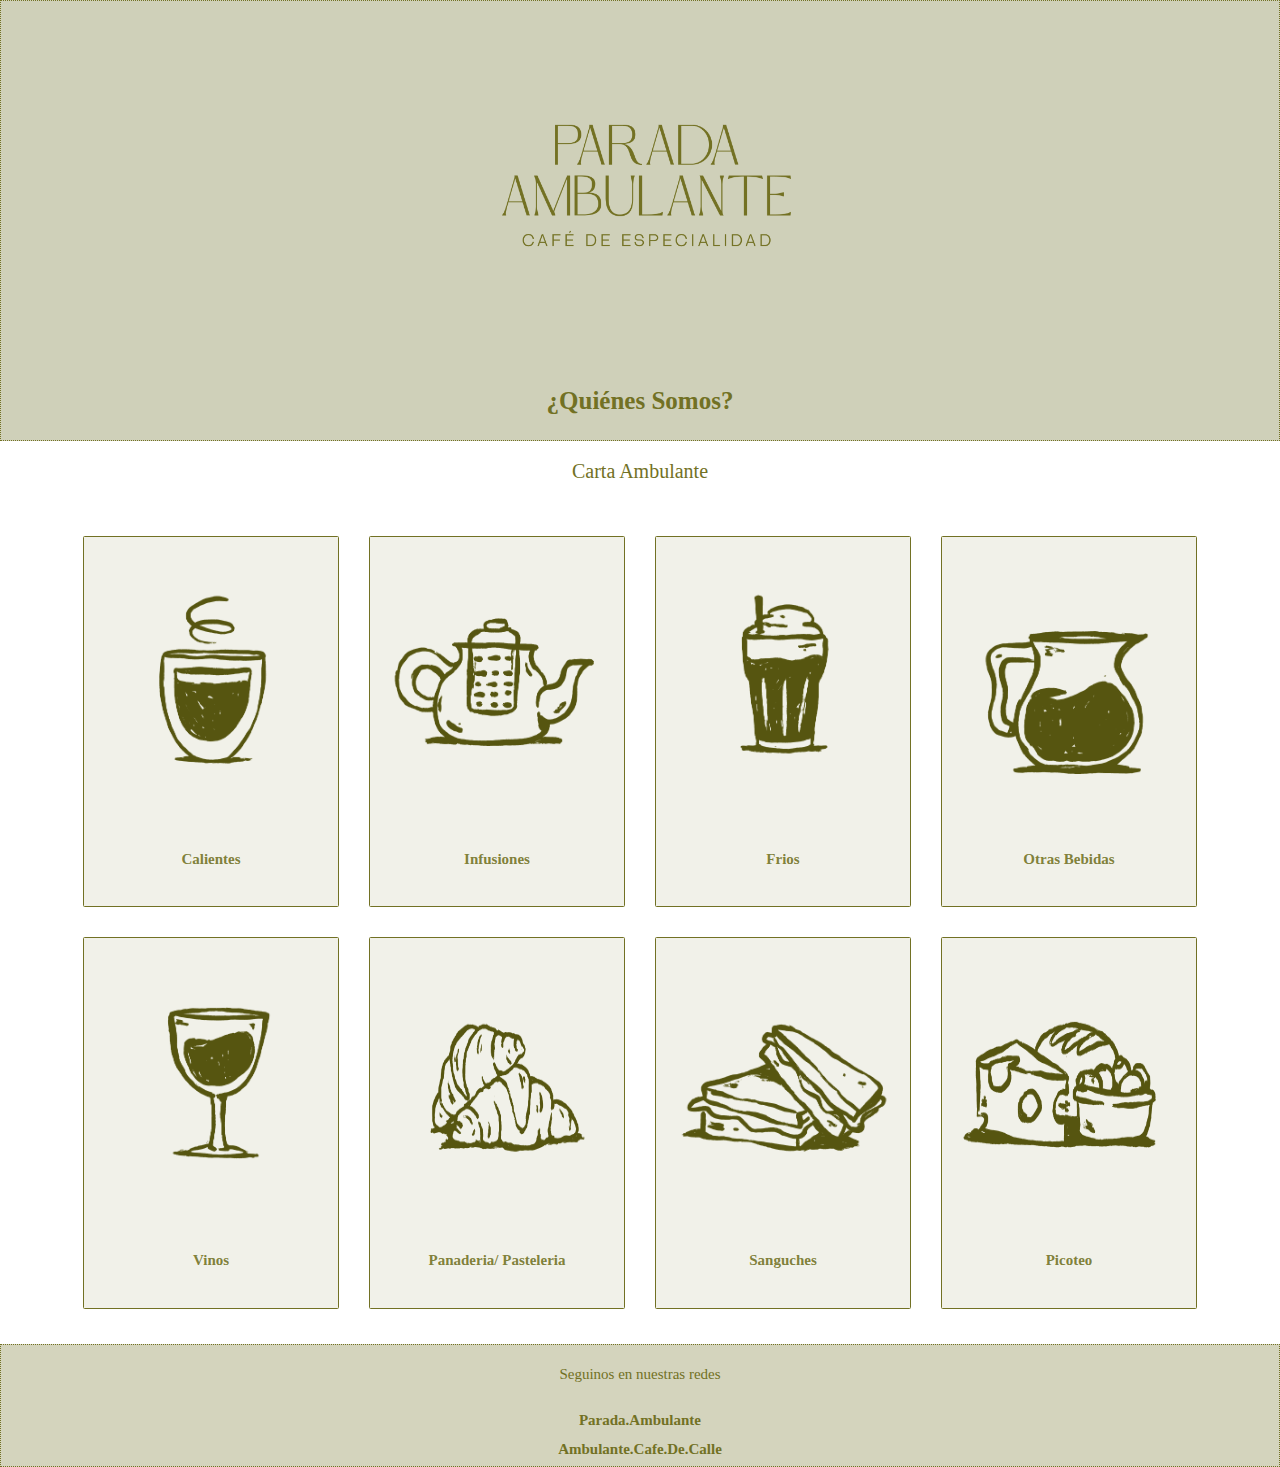
==== index.html @ cf8590df "Add files via upload" ====
<!DOCTYPE html>
<html lang="en">
<head>
    <meta charset="UTF-8">
    <meta http-equiv="X-UA-Compatible" content="IE=edge">
    <meta name="viewport" content="width=device-width, initial-scale=1.0">
    <link rel="stylesheet" href="https://cdn.jsdelivr.net/npm/bootstrap@5.3.0-alpha1/dist/css/bootstrap.min.css">
    <link rel="stylesheet" href="./style.css">
    <title>Ambulante</title>

</head>

        <!-- INCIO BODY -->
<body>
            <!-- inicio navbar -->
    <header>
        <nav class="navbar bg-body-tertiary container-fluid  ">
            <div class="container  navbarStyle">
              <a class="navbar-brand posLogo" href="#">
                <img src="./logo/LOGO VERDE_Mesa de trabajo 1.png" alt="logo Ambulante" class="logoAmbulante">
              </a>
                <a href="./pages/presentacion.html" class="padd20 presentacion-style"> ¿Quiénes Somos? </a>
            </div>
        </nav>
    </header>
            <!--- termina navbar  -->

    <main>
        <div class="container container-all">
            <p class="titulos"> Carta Ambulante</p>
                <!--  CARDS -->
                <div class="div-cards">
                        
                                <div class="card card-style" id="link" >
                                    <a href="./pages/calientes.html">
                                    <img src="./icons/calientes.png" class="card-img-top img-cards" alt="...">
                                    <div class="card-body">
                                    <p class="card-text">  <b> Calientes </b></p>
                                </div>
                                    </a>
                                    
                                </div>
                                <div class="card card-style" id="link">
                                        <a href="./pages/infusiones.html">
                                            <img src="./icons/infusiones.png" class="card-img-top img-cards" alt="...">
                                            <div class="card-body">
                                            <p class="card-text"> <b> Infusiones </b></p>
                                        </div>
                                        </a>
                                    
                                </div>
                                <div class="card card-style" id="link">
                                    <a href="./pages/frios.html">
                                    <img src="./icons/frios.png" class="card-img-top img-cards" alt="...">
                                    <div class="card-body">
                                    <p class="card-text"> <b> Frios </b></p>
                                    </div>
                                    </a>
                                </div>
                                <div class="card card-style" >  
                                    <a href="./pages/otrasbeb.html">
                                    <img src="./icons/otrasbeb.png" class="card-img-top img-cards" alt="...">
                                    <div class="card-body">
                                    <p class="card-text"> <b> Otras Bebidas </b></p>
                                    </div>
                                    </a>
                                </div>
                                <div class="card card-style" >
                                    <a href="./pages/vinos.html">
                                    <img src="./icons/vinos.png" class="card-img-top img-cards" alt="...">
                                    <div class="card-body">
                                    <p class="card-text"> <b> Vinos </b></p>
                                    </div>
                                    </a>
                                </div>
                                <div class="card card-style" >
                                    <a href="./pages/panaderia.html">
                                    <img src="./icons/panaderia.png" class="card-img-top img-cards" alt="...">
                                    <div class="card-body">
                                    <p class="card-text text-card"><b> Panaderia/ Pasteleria </b></p>
                                    </div>
                                    </a>
                                </div>
                                <div class="card card-style" >
                                    <a href="./pages/sanguches.html">
                                    <img src="./icons/sanguche.png" class="card-img-top img-cards" alt="...">
                                    <div class="card-body">
                                    <p class="card-text"> <b> Sanguches </b></p>
                                    </div>
                                    </a>
                                </div>
                                <div class="card card-style" >
                                    <a href="./pages/picoteo.html">
                                    <img src="./icons/picoteo.png" class="card-img-top img-cards" alt="...">
                                    <div class="card-body">
                                    <p class="card-text"> <b> Picoteo</b></p>
                                    </div>
                                    </a>
                                </div>
                         
                </div>
        </div>
        

    </main>
            <!--- inicio footer  -->
    <footer>
        <div class="footer container-fluid ">
            <p class="textoCard textredes redes"> Seguinos en nuestras redes </p>
            <div class="redes">
            <a href="https://instagram.com/parada.ambulante?igshid=YmMyMTA2M2Y="  target="_blank" class="presentacion-style redes">
                Parada.Ambulante
            </a>
            <a href="https://instagram.com/ambulante.cafe.de.calle?igshid=YmMyMTA2M2Y="  target="_blank" class="presentacion-style redes">
                Ambulante.Cafe.De.Calle
            </a>
            </div>
    </div>

    </footer>
            <!--- termina footer  -->
</body>
</html>
---- style.css ----
@import url('./Fonts/Agrandir-Regular.otf');

body{
    margin: 0;
    padding: 0;
   
    color: #727124;
    font-size: 20px;
    font-family: 'agrandir', regular;
}

a{
    text-decoration: none;
}

.navbarStyle{
    display: flex;
    flex-direction: column;
    align-items: center;
    background-color: rgba(114, 113, 36, 0.3);
    border: 1px dotted #727124;
    
}

.navbar{
    top: 0;
    margin: 0;
    padding: 0;
}

.container-all{
    display: flex;
    flex-direction: column;
    align-content: center;
    align-items: center;
}
.logoAmbulante{
    width: 40vw;
    height: 50%;
    padding-left: 15px;
}

.posLogo{
    display: flex;
    justify-content: center;
}

.presentacion-style{
    color: #727124;
    font-size: 25px;
    font-weight: bold;
    
    
}

.container{
    max-width: 100%;
    
}

p{
    margin: 15px;
}

.div-cards{
    display: flex;
    flex-direction: row;
    flex-wrap: wrap;
    justify-content: center;
    align-items: center;
    padding: 20px;
    
}

.card-style{
    width: 20vw;
    margin: 15px;
    display: flex;
    align-items: center;
    flex-direction: column;
    padding: 10px;
    border: 0.5px solid #727124;
    border-radius: 1.5px;
    background-color: rgba(114, 113, 36, 0.1);
   
}

.card-text{
    font-size: 15px;
    text-decoration: none;
    font-size: 15px;
    color: rgba(114, 113, 36, 0.9);
    text-align: center;
    padding-bottom: 10px;
}



.img-cards{
    width: 60w;
    height: 30vh;
}



/** FOOTER **/

.footer{
    display: flex;
    flex-direction: column;
    align-items: center;
    background-color: rgba(114, 113, 36, 0.3);
    border: 1px dotted #727124;
}



.redes{
    display: flex;
        flex-direction: column;
        align-items: center;
        width: auto;
        padding: 3px;
        font-size: 15px;
}
/** TERMINA FOOTER  ***/

/*********      Clases     *************/

/******* padding  *******/
 .padd10{
    padding: 10px;
 }

 .padd15{
    padding: 15px;
 }

 .padd20{
    padding: 20px;
 }

 .padd25{
    padding: 25px;
 }




 /************* MEDIA QUERIS    *******************/

 @media screen and (max-width: 414px) {

        body{
            width: 100%;
            height: 100%;
        }

        .logoAmbulante{
            width: 90vw;
        }
        .card-style{
            width: 30vw;
            height: 20vh;
        }

        .img-cards{
           
            height: 10vh;
        }

        .img-pages{
            width: 20vw;
        }

        .card-body{
            padding: 0;
        }
        .div-cards{
            padding: 10px;
        }
        .titulos{
            margin: 0;
            padding: 20px;
            font-size: 15px;
        }

        .presentacion-style{
            font-size: 20px;
        }

        .contentTabla{
            display: flex;
            font-size: 16px;
            
        }

        .conteinerTablas{
            display: flex;
            flex-direction: column;
            align-items: center;
            padding: 8px;
            font-size: 15px;
        }

        div.col{
            width: 100vw;
            padding: 7px;
        }

        .col-precio{
            align-items: center;
            display: flex;
            flex-direction: row;
            justify-content: flex-end;
        }

        .adic-size{
            font-size: 12px;
        }

        .footer{
            bottom: 0;
            margin-top: 6%;
        }


        .texto-presentacion{
            padding: 40px;
            text-align: center;
        }

        .redes{
            font-size: 15px;
        }

        .descripcion-size{
            font-size: 13px;
        }
 }
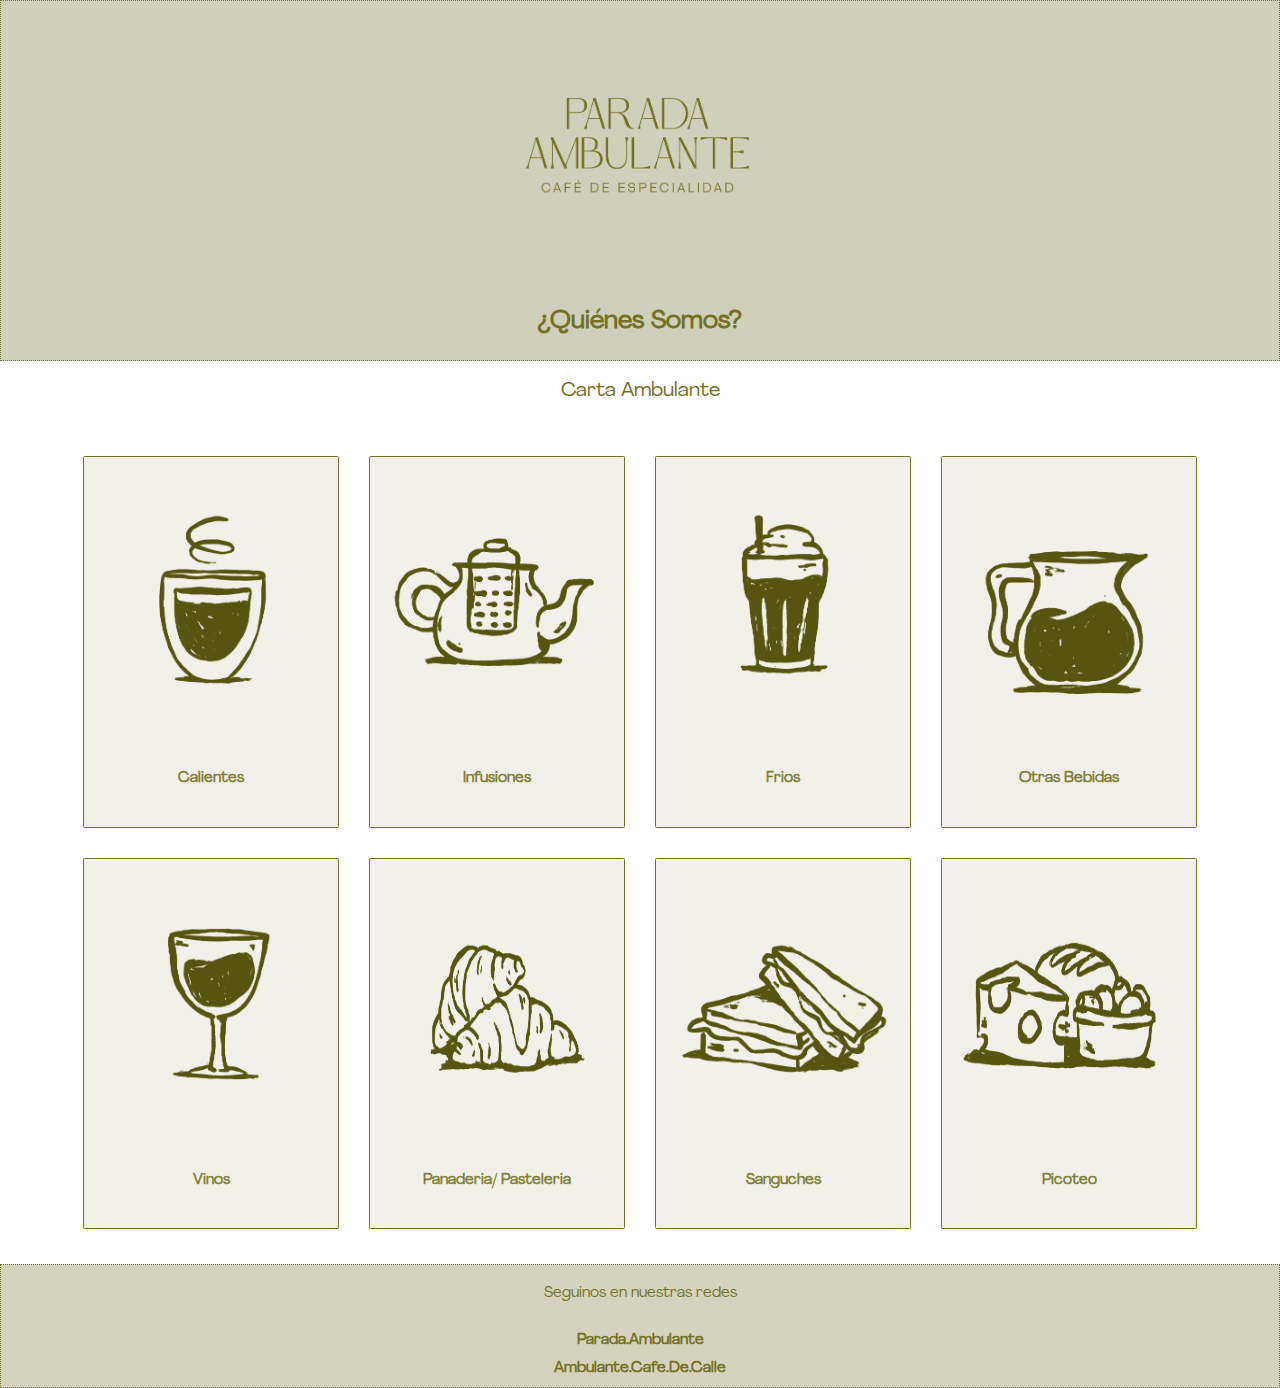
==== commit b72a9731: "Add files via upload" ====
--- a/index.html
+++ b/index.html
@@ -1,5 +1,5 @@
 <!DOCTYPE html>
-<html lang="en">
+<html lang="es">
 <head>
     <meta charset="UTF-8">
     <meta http-equiv="X-UA-Compatible" content="IE=edge">
--- a/style.css
+++ b/style.css
@@ -1,5 +1,8 @@
-@import url('./Fonts/Agrandir-Regular.otf');
-
+/* @import url('./Fonts/Agrandir-Regular.otf'); */
+@font-face {
+    font-family: 'agrandir';
+    src:url('./Fonts/Agrandir-Regular.otf') format("truetype");
+}
 body{
     margin: 0;
     padding: 0;
@@ -26,6 +29,7 @@
     top: 0;
     margin: 0;
     padding: 0;
+    
 }
 
 .container-all{
@@ -35,9 +39,9 @@
     align-items: center;
 }
 .logoAmbulante{
-    width: 40vw;
+    width: 30vw;
     height: 50%;
-    padding-left: 15px;
+    
 }
 
 .posLogo{
@@ -54,8 +58,28 @@
 }
 
 .container{
-    max-width: 100%;
-    
+    max-width: 100%;   
+}
+
+.conteinerTablas{
+    display: flex;
+    flex-direction: column;
+    align-items: center;
+}
+
+.contentTabla{
+    display: flex;
+    width: 100vw;
+}
+
+.col-precio{
+    align-items: center;
+    display: flex;
+    flex-direction: row;
+    justify-content: flex-end;
+}
+.col{
+    padding: 30px;
 }
 
 p{
@@ -94,7 +118,9 @@
     padding-bottom: 10px;
 }
 
-
+.img-pages{
+    width: 15vw;
+}
 
 .img-cards{
     width: 60w;
@@ -205,7 +231,7 @@
 
         div.col{
             width: 100vw;
-            padding: 7px;
+            padding-top: 30px;
         }
 
         .col-precio{
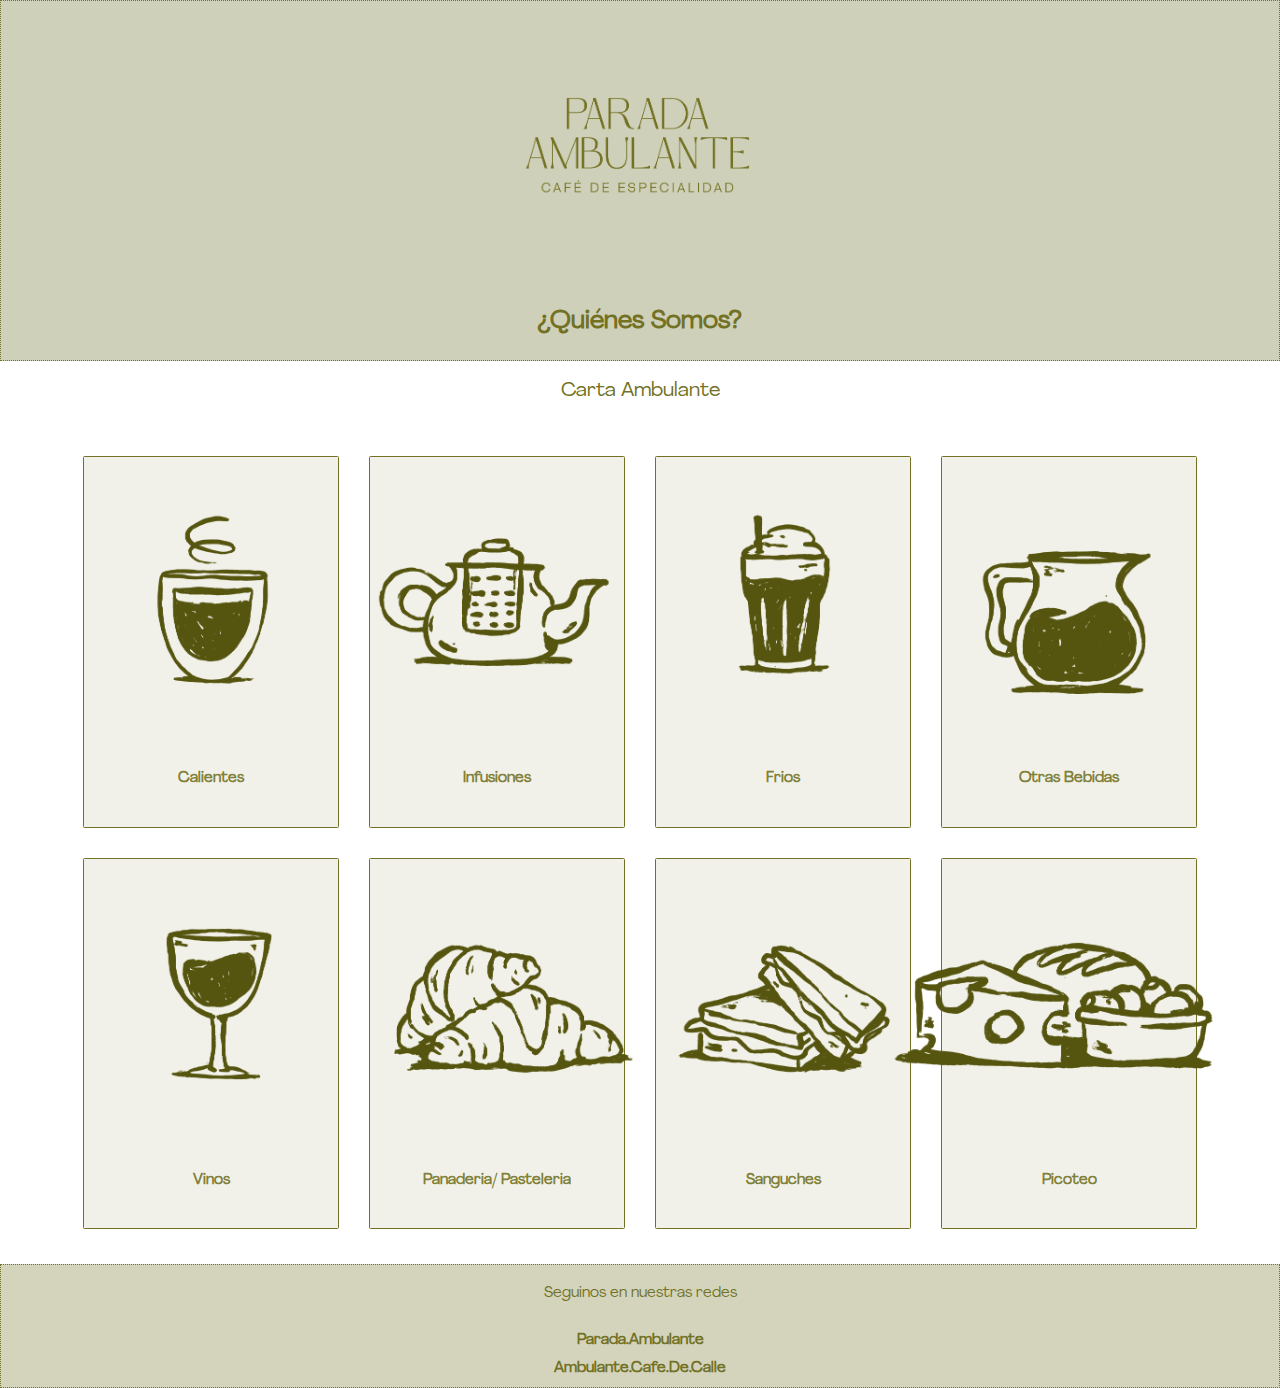
==== commit 50a672cf: "Add files via upload" ====
--- a/index.html
+++ b/index.html
@@ -33,7 +33,7 @@
                         
                                 <div class="card card-style" id="link" >
                                     <a href="./pages/calientes.html">
-                                    <img src="./icons/calientes.png" class="card-img-top img-cards" alt="...">
+                                    <img src="./icons/calientes.png" class=" img-cards position-image" alt="...">
                                     <div class="card-body">
                                     <p class="card-text">  <b> Calientes </b></p>
                                 </div>
@@ -42,7 +42,7 @@
                                 </div>
                                 <div class="card card-style" id="link">
                                         <a href="./pages/infusiones.html">
-                                            <img src="./icons/infusiones.png" class="card-img-top img-cards" alt="...">
+                                            <img src="./icons/infusiones.png" class=" img-cards position-image" alt="...">
                                             <div class="card-body">
                                             <p class="card-text"> <b> Infusiones </b></p>
                                         </div>
@@ -51,7 +51,7 @@
                                 </div>
                                 <div class="card card-style" id="link">
                                     <a href="./pages/frios.html">
-                                    <img src="./icons/frios.png" class="card-img-top img-cards" alt="...">
+                                    <img src="./icons/frios.png" class=" img-cards position-image" alt="...">
                                     <div class="card-body">
                                     <p class="card-text"> <b> Frios </b></p>
                                     </div>
@@ -59,7 +59,7 @@
                                 </div>
                                 <div class="card card-style" >  
                                     <a href="./pages/otrasbeb.html">
-                                    <img src="./icons/otrasbeb.png" class="card-img-top img-cards" alt="...">
+                                    <img src="./icons/otrasbeb.png" class= img-cards position-image" alt="...">
                                     <div class="card-body">
                                     <p class="card-text"> <b> Otras Bebidas </b></p>
                                     </div>
@@ -67,7 +67,7 @@
                                 </div>
                                 <div class="card card-style" >
                                     <a href="./pages/vinos.html">
-                                    <img src="./icons/vinos.png" class="card-img-top img-cards" alt="...">
+                                    <img src="./icons/vinos.png" class=" img-cards position-image" alt="...">
                                     <div class="card-body">
                                     <p class="card-text"> <b> Vinos </b></p>
                                     </div>
@@ -75,7 +75,7 @@
                                 </div>
                                 <div class="card card-style" >
                                     <a href="./pages/panaderia.html">
-                                    <img src="./icons/panaderia.png" class="card-img-top img-cards" alt="...">
+                                    <img src="./icons/panaderia.png" class=" img-cards position-image" alt="...">
                                     <div class="card-body">
                                     <p class="card-text text-card"><b> Panaderia/ Pasteleria </b></p>
                                     </div>
@@ -83,7 +83,7 @@
                                 </div>
                                 <div class="card card-style" >
                                     <a href="./pages/sanguches.html">
-                                    <img src="./icons/sanguche.png" class="card-img-top img-cards" alt="...">
+                                    <img src="./icons/sanguche.png" class=" img-cards position-image" alt="...">
                                     <div class="card-body">
                                     <p class="card-text"> <b> Sanguches </b></p>
                                     </div>
@@ -91,7 +91,7 @@
                                 </div>
                                 <div class="card card-style" >
                                     <a href="./pages/picoteo.html">
-                                    <img src="./icons/picoteo.png" class="card-img-top img-cards" alt="...">
+                                    <img src="./icons/picoteo.png" class=" img-cards position-image" alt="...">
                                     <div class="card-body">
                                     <p class="card-text"> <b> Picoteo</b></p>
                                     </div>
@@ -103,6 +103,8 @@
         
 
     </main>
+    
+    <div class="loader"></div>
             <!--- inicio footer  -->
     <footer>
         <div class="footer container-fluid ">
@@ -119,5 +121,7 @@
 
     </footer>
             <!--- termina footer  -->
+
+            <script src="./scripts.js" defer> </script>
 </body>
 </html>--- a/style.css
+++ b/style.css
@@ -12,6 +12,48 @@
     font-family: 'agrandir', regular;
 }
 
+
+/****************             LOADER           *****************/
+
+.loader{
+    position: fixed;
+    top: 0;
+    left: 0;
+    width: 100vw;
+    height: 100vh;
+    display: flex;
+    justify-content: center;
+    align-items: center;
+    background-color: rgb(223, 218, 218);
+    transition: opacity 0.75s, visibility 0.75s;
+}
+
+.loader-hidden{
+    opacity: 0;
+    visibility: hidden;
+}
+
+.loader::after{
+    content: "";
+    width: 75px;
+    height: 75px;
+    border: 7px solid rgba(114, 113, 36, 0.3) ;
+    border-top-color:  #727124;
+    border-radius: 50%;
+    animation: loading 1s ease infinite;
+}
+
+@keyframes loading {
+    from{
+        transform: rotate(0turn);
+    }
+    to{
+        transform: rotate(1turn);
+    }
+}
+
+
+
 a{
     text-decoration: none;
 }
@@ -69,7 +111,11 @@
 
 .contentTabla{
     display: flex;
-    width: 100vw;
+    width: 80vw;
+}
+
+.texto-presentacion{
+    padding: 100px;
 }
 
 .col-precio{
@@ -175,7 +221,49 @@
 
  /************* MEDIA QUERIS    *******************/
 
- @media screen and (max-width: 414px) {
+
+
+ @media screen and  (max-width: 712px){
+        
+
+        .card-style{
+            width: 30vw;
+            height: 30vh;
+        }
+
+        .img-cards {
+            height: 15vh;
+            width: 100%;
+        }
+
+        .logoAmbulante {
+            width: 90vw;
+            height: 50%;
+            padding-left: 10px;
+        }
+
+        .div-cards {
+            display: flex;
+            width: 100%;
+            flex-direction: row;
+            flex-wrap: wrap;
+            justify-content: center;
+            padding: 20px;
+            align-items: center;
+        }
+
+        .contentTabla {
+            display: flex;
+            width: 100vw;
+            font-size: 15px;
+        }
+
+        .adic-size{
+            font-size: 12px;
+        }
+ }
+
+ @media screen and (max-width: 414px){
 
         body{
             width: 100%;
@@ -187,12 +275,13 @@
         }
         .card-style{
             width: 30vw;
-            height: 20vh;
+           
         }
 
         .img-cards{
-           
-            height: 10vh;
+            
+                height: 15vh;
+                width: 100%;
         }
 
         .img-pages{
@@ -217,7 +306,8 @@
 
         .contentTabla{
             display: flex;
-            font-size: 16px;
+            font-size: 14px;
+            width: 100vw;
             
         }
 
@@ -263,4 +353,47 @@
         .descripcion-size{
             font-size: 13px;
         }
+
+        .loader::after{
+            content: "";
+            width: 75px;
+            height: 75px;
+            border: 5px solid rgba(114, 113, 36, 0.3) ;
+            border-top-color:  #727124;
+            border-radius: 50%;
+            animation: loading 1s ease infinite;
+        }
+ }
+
+ @media screen and (max-width: 380px ){
+    .img-cards{
+        
+        height: 15vh;
+        
+    }
+
+    .presentacion-style {
+        font-size: 15px;
+    }
+    .card-style{
+        width: 30vw;
+        height: 27vh;
+    }
+
+    .card-text{
+        font-size: 12px;
+    }
+
+    .position-image{
+        position: relative;
+    }
+
+    .container{
+        font-size: 15px;
+    }
+
+    .container{
+        font-size: 10px;
+    }
+    
  }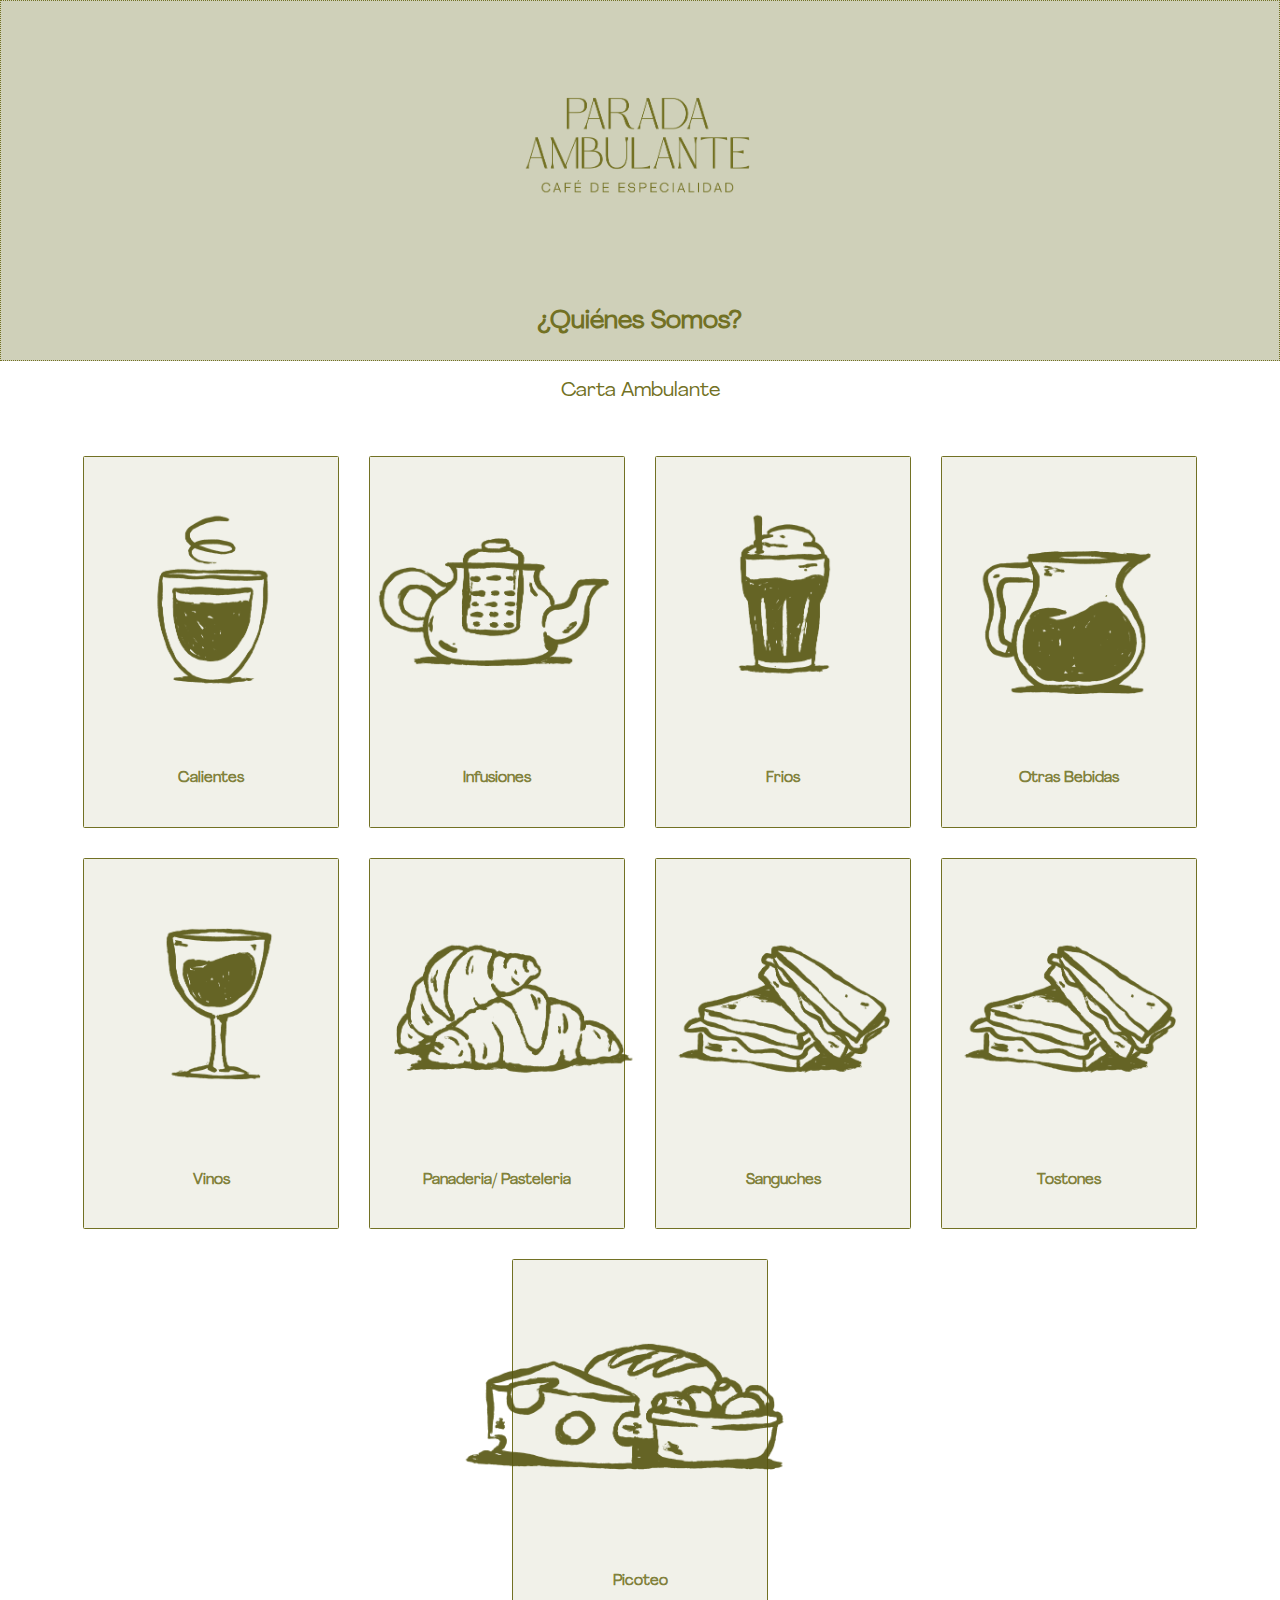
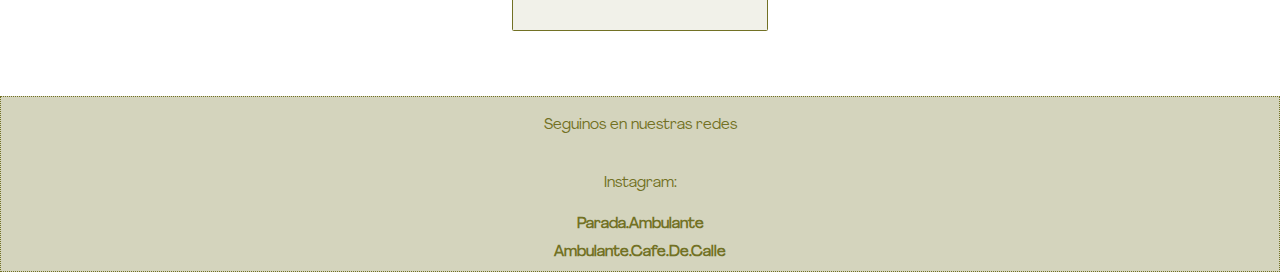
==== commit b475edfd: "Add files via upload" ====
--- a/index.html
+++ b/index.html
@@ -90,6 +90,14 @@
                                     </a>
                                 </div>
                                 <div class="card card-style" >
+                                    <a href="./pages/tostontes.html">
+                                    <img src="./icons/sanguche.png" class=" img-cards position-image" alt="...">
+                                    <div class="card-body">
+                                    <p class="card-text"> <b> Tostones </b></p>
+                                    </div>
+                                    </a>
+                                </div>
+                                <div class="card card-style" >
                                     <a href="./pages/picoteo.html">
                                     <img src="./icons/picoteo.png" class=" img-cards position-image" alt="...">
                                     <div class="card-body">
@@ -109,7 +117,9 @@
     <footer>
         <div class="footer container-fluid ">
             <p class="textoCard textredes redes"> Seguinos en nuestras redes </p>
+            
             <div class="redes">
+                <p> Instagram: </p>
             <a href="https://instagram.com/parada.ambulante?igshid=YmMyMTA2M2Y="  target="_blank" class="presentacion-style redes">
                 Parada.Ambulante
             </a>
--- a/style.css
+++ b/style.css
@@ -171,6 +171,7 @@
 .img-cards{
     width: 60w;
     height: 30vh;
+    opacity: 0.9;
 }
 
 
@@ -183,6 +184,7 @@
     align-items: center;
     background-color: rgba(114, 113, 36, 0.3);
     border: 1px dotted #727124;
+    margin-top: 30px;
 }
 
 
@@ -216,6 +218,8 @@
     padding: 25px;
  }
 
+ 
+
 
 
 
@@ -228,12 +232,14 @@
 
         .card-style{
             width: 30vw;
-            height: 30vh;
+            height: 25vh;
+            box-sizing: content-box;
         }
 
         .img-cards {
             height: 15vh;
             width: 100%;
+            opacity: 0.9;
         }
 
         .logoAmbulante {
@@ -261,13 +267,23 @@
         .adic-size{
             font-size: 12px;
         }
- }
-
- @media screen and (max-width: 414px){
+
+        .footer {
+            bottom: 0;
+            margin-top: 10%;
+        }
+ }
+
+ @media screen and (max-width: 423px){
+
+        
 
         body{
             width: 100%;
             height: 100%;
+           
+            
+            min-height: 100vh;
         }
 
         .logoAmbulante{
@@ -275,11 +291,13 @@
         }
         .card-style{
             width: 30vw;
+            height: 23vh;
+            box-sizing: content-box;
            
         }
 
         .img-cards{
-            
+                opacity: 0.9;
                 height: 15vh;
                 width: 100%;
         }
@@ -336,8 +354,8 @@
         }
 
         .footer{
-            bottom: 0;
-            margin-top: 6%;
+            margin-top: 15%;
+          
         }
 
 
@@ -367,7 +385,7 @@
 
  @media screen and (max-width: 380px ){
     .img-cards{
-        
+        opacity: 0.9;
         height: 15vh;
         
     }
@@ -378,6 +396,7 @@
     .card-style{
         width: 30vw;
         height: 27vh;
+        box-sizing: content-box;
     }
 
     .card-text{
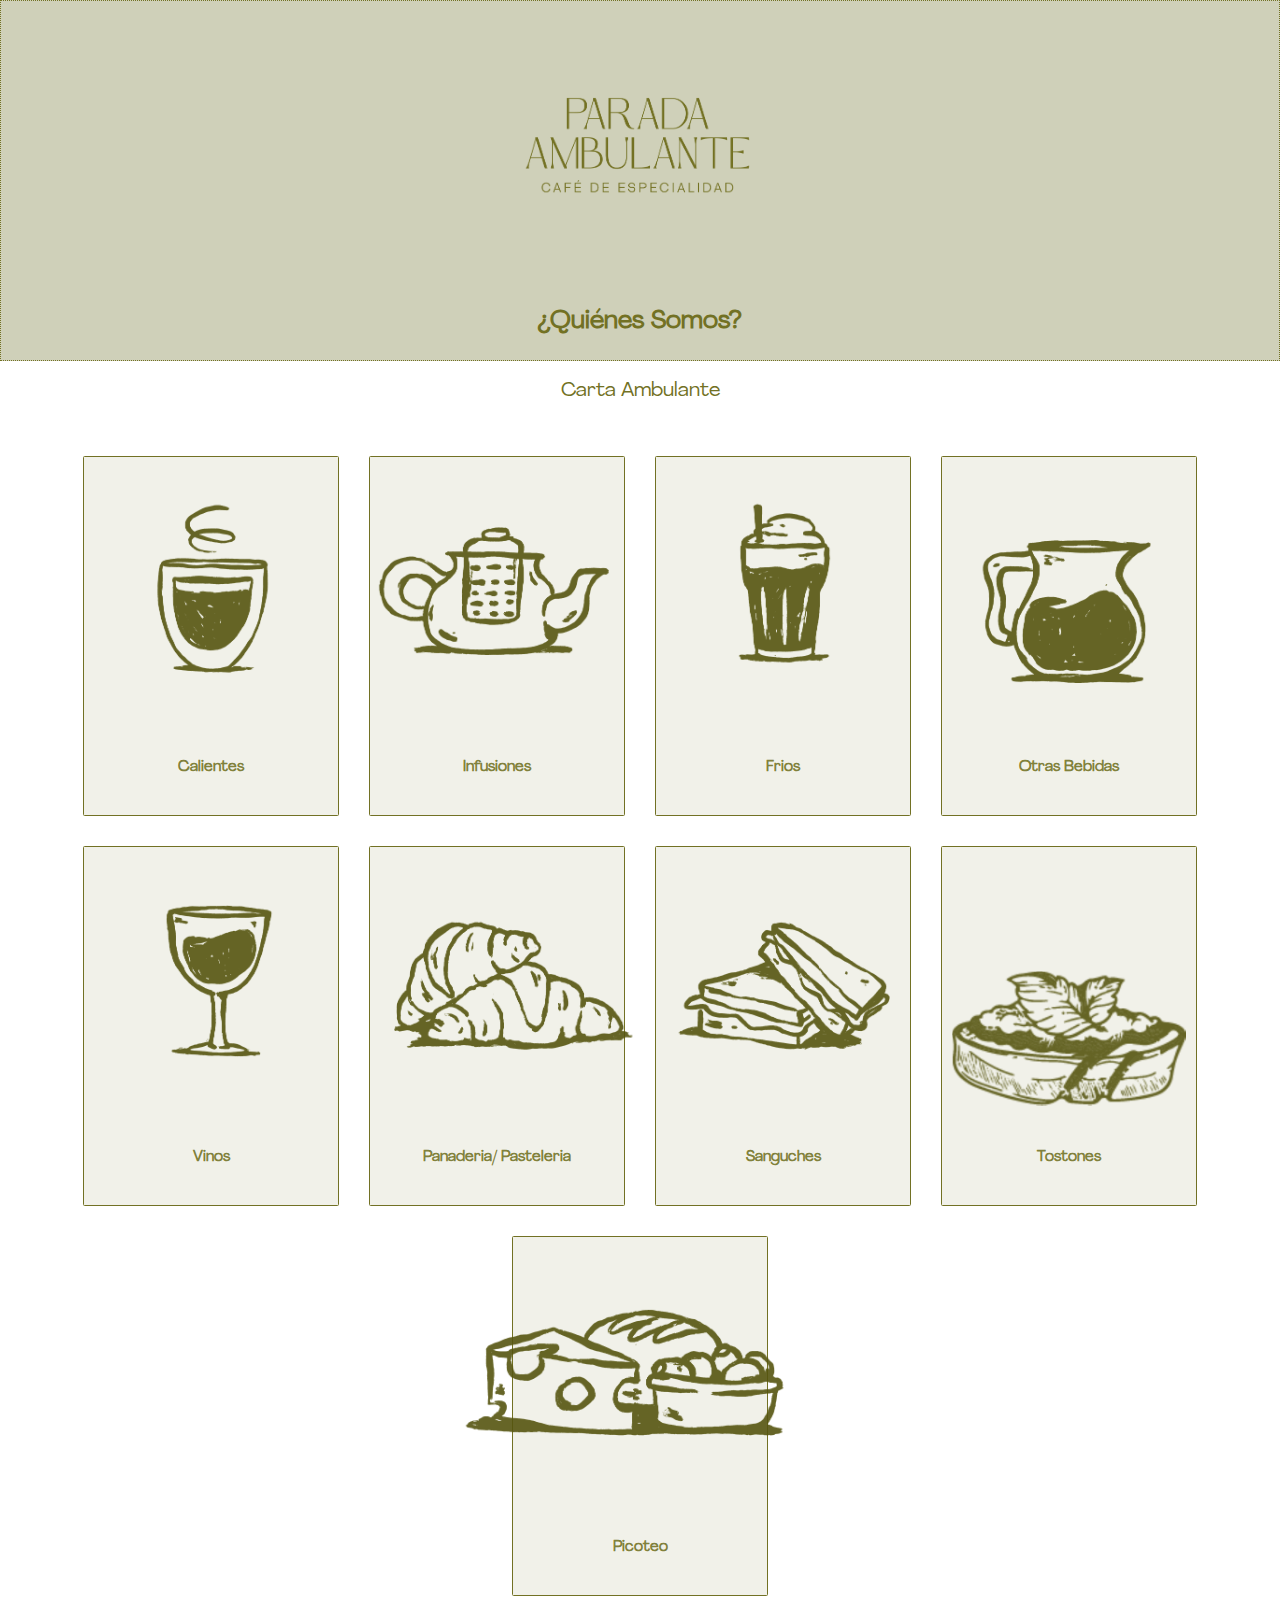
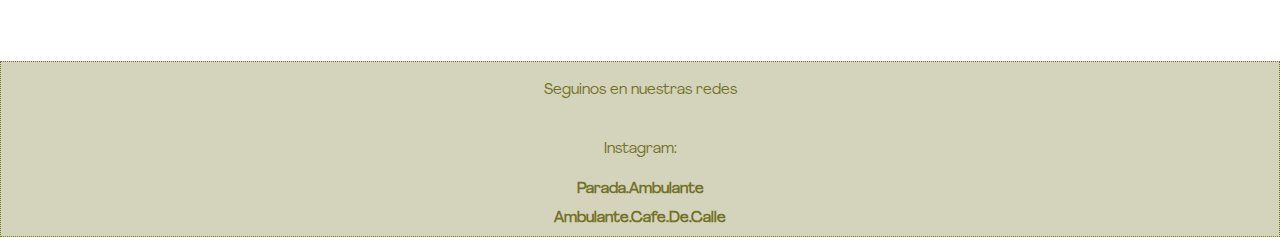
==== commit f1c0756a: "Add files via upload" ====
--- a/index.html
+++ b/index.html
@@ -91,9 +91,9 @@
                                 </div>
                                 <div class="card card-style" >
                                     <a href="./pages/tostontes.html">
-                                    <img src="./icons/sanguche.png" class=" img-cards position-image" alt="...">
+                                    <img src="./icons/TOSTONES.png" class="tostones img-cards position-image" alt="...">
                                     <div class="card-body">
-                                    <p class="card-text"> <b> Tostones </b></p>
+                                    <p class="card-text txtTostones"> <b> Tostones </b></p>
                                     </div>
                                     </a>
                                 </div>
--- a/style.css
+++ b/style.css
@@ -144,10 +144,12 @@
 
 .card-style{
     width: 20vw;
+    height: 40vh;
     margin: 15px;
     display: flex;
     align-items: center;
     flex-direction: column;
+    justify-content: flex-end;
     padding: 10px;
     border: 0.5px solid #727124;
     border-radius: 1.5px;
@@ -174,6 +176,10 @@
     opacity: 0.9;
 }
 
+.txtTostones{
+    padding-top: 10px;
+}
+
 
 
 /** FOOTER **/
@@ -187,6 +193,10 @@
     margin-top: 30px;
 }
 
+.tostones{
+   
+    height: 15vh;
+}
 
 
 .redes{
@@ -264,6 +274,11 @@
             font-size: 15px;
         }
 
+        .tostones{
+            width: 20vw;
+            height: 15vh;
+        }
+
         .adic-size{
             font-size: 12px;
         }
@@ -304,6 +319,12 @@
 
         .img-pages{
             width: 20vw;
+        }
+
+        .tostones{
+            width: 25vw;
+            height: 9vh;
+            margin-bottom: 15px;
         }
 
         .card-body{
@@ -407,6 +428,10 @@
         position: relative;
     }
 
+    .tostones{
+        width: 25vw;
+        height: 12vh;
+    }
     .container{
         font-size: 15px;
     }
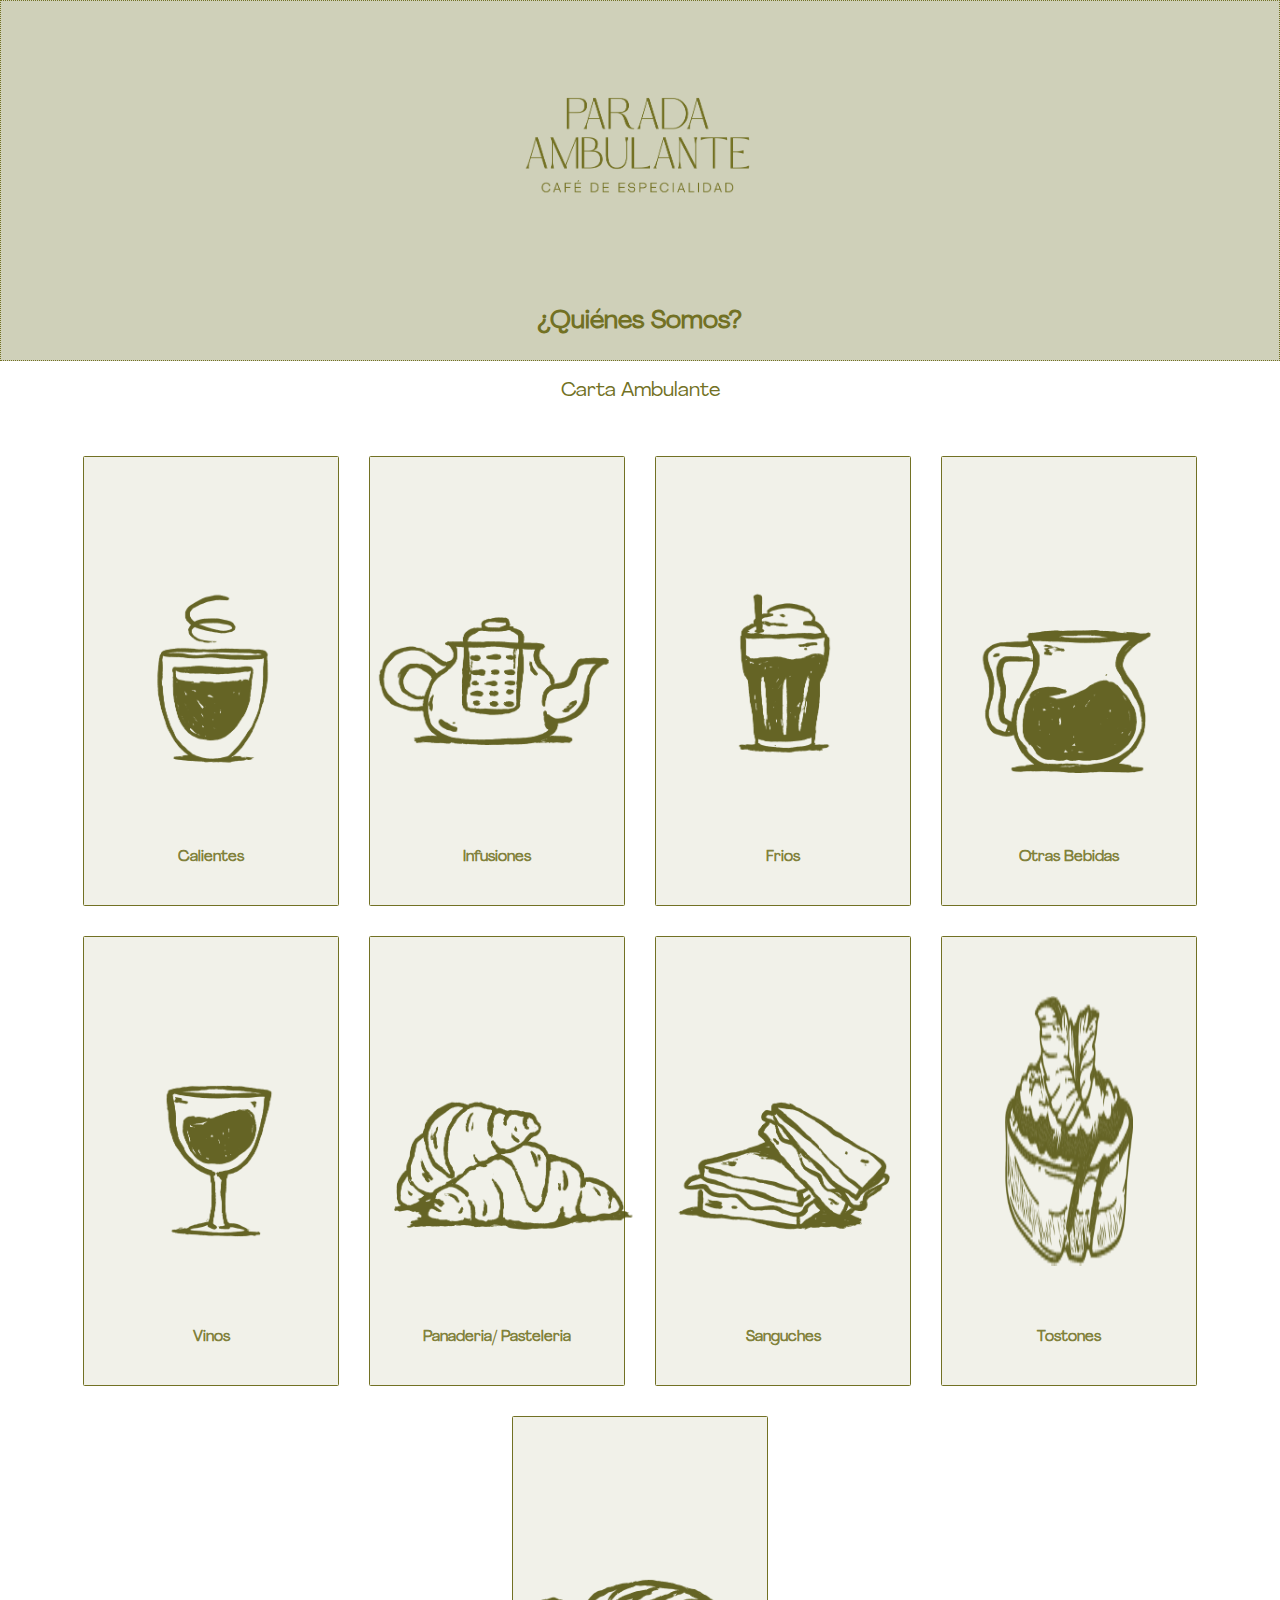
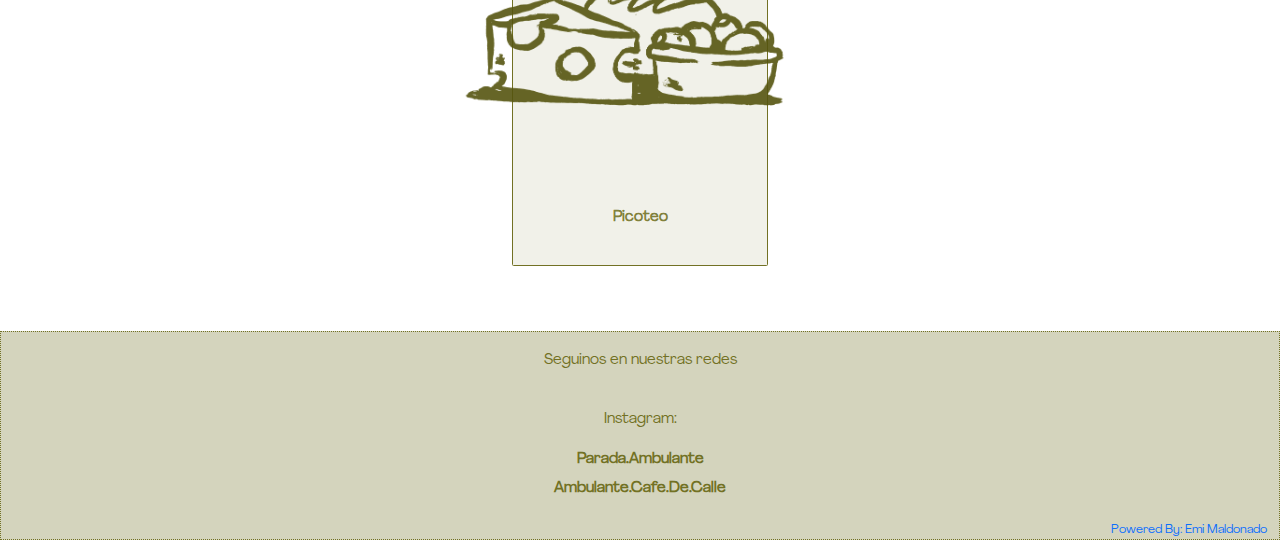
==== commit 82ee9863: "Add files via upload" ====
--- a/index.html
+++ b/index.html
@@ -116,18 +116,20 @@
             <!--- inicio footer  -->
     <footer>
         <div class="footer container-fluid ">
-            <p class="textoCard textredes redes"> Seguinos en nuestras redes </p>
-            
-            <div class="redes">
-                <p> Instagram: </p>
-            <a href="https://instagram.com/parada.ambulante?igshid=YmMyMTA2M2Y="  target="_blank" class="presentacion-style redes">
-                Parada.Ambulante
-            </a>
-            <a href="https://instagram.com/ambulante.cafe.de.calle?igshid=YmMyMTA2M2Y="  target="_blank" class="presentacion-style redes">
-                Ambulante.Cafe.De.Calle
-            </a>
-            </div>
-    </div>
+                <p class="textoCard textredes redes"> Seguinos en nuestras redes </p>
+                <div class="redes">
+                    <p> Instagram: </p>
+                <a href="https://instagram.com/parada.ambulante?igshid=YmMyMTA2M2Y="  target="_blank" class="presentacion-style redes">
+                    Parada.Ambulante
+                </a>
+                <a href="https://instagram.com/ambulante.cafe.de.calle?igshid=YmMyMTA2M2Y="  target="_blank" class="presentacion-style redes">
+                    Ambulante.Cafe.De.Calle
+                </a>
+                </div>
+                <div class="powered">
+                    <a href="https://wa.link/lthbnl" > Powered By: Emi Maldonado</a>
+                </div>
+        </div>
 
     </footer>
             <!--- termina footer  -->
--- a/style.css
+++ b/style.css
@@ -107,6 +107,7 @@
     display: flex;
     flex-direction: column;
     align-items: center;
+    min-height: 50vh;
 }
 
 .contentTabla{
@@ -115,7 +116,7 @@
 }
 
 .texto-presentacion{
-    padding: 100px;
+    padding: 70px;
 }
 
 .col-precio{
@@ -144,7 +145,7 @@
 
 .card-style{
     width: 20vw;
-    height: 40vh;
+    height: 50vh;
     margin: 15px;
     display: flex;
     align-items: center;
@@ -170,15 +171,19 @@
     width: 15vw;
 }
 
+.tostones{
+    width: 10vw;
+    height: 10vh;
+    margin-bottom: 30px;
+}
+
 .img-cards{
-    width: 60w;
+    
     height: 30vh;
     opacity: 0.9;
 }
 
-.txtTostones{
-    padding-top: 10px;
-}
+
 
 
 
@@ -191,13 +196,21 @@
     background-color: rgba(114, 113, 36, 0.3);
     border: 1px dotted #727124;
     margin-top: 30px;
-}
-
-.tostones{
-   
-    height: 15vh;
-}
-
+    bottom: 0%;
+}
+
+
+
+.powered{
+    width: 100%;
+    display: flex;
+    justify-content: flex-end;
+    font-size: 12px;
+    padding-top: 15px;
+    color: rgb(255, 255, 255);
+    text-decoration: none;
+
+}
 
 .redes{
     display: flex;
@@ -268,6 +281,12 @@
             align-items: center;
         }
 
+        .img-pages{
+           
+            margin: 15px;
+            
+        }
+
         .contentTabla {
             display: flex;
             width: 100vw;
@@ -277,6 +296,7 @@
         .tostones{
             width: 20vw;
             height: 15vh;
+            margin-left: 8px;
         }
 
         .adic-size{
@@ -287,6 +307,19 @@
             bottom: 0;
             margin-top: 10%;
         }
+ }
+
+
+ @media screen and (max-width: 520px){
+
+
+    .tostones{
+        width: 25vw;
+        height: 9vh;
+        margin-bottom: 20px;
+        margin-left: 8px;
+        
+    }
  }
 
  @media screen and (max-width: 423px){
@@ -319,12 +352,16 @@
 
         .img-pages{
             width: 20vw;
+            margin: 15px;
+            
         }
 
         .tostones{
             width: 25vw;
             height: 9vh;
-            margin-bottom: 15px;
+            margin-bottom: 20px;
+            margin-left: 8px;
+            
         }
 
         .card-body{
@@ -356,6 +393,7 @@
             align-items: center;
             padding: 8px;
             font-size: 15px;
+            min-height: 50vh;
         }
 
         div.col{
@@ -376,6 +414,7 @@
 
         .footer{
             margin-top: 15%;
+            bottom: 0%;
           
         }
 
@@ -430,12 +469,11 @@
 
     .tostones{
         width: 25vw;
-        height: 12vh;
-    }
-    .container{
-        font-size: 15px;
-    }
-
+        height: 10vh;
+        margin-bottom: 20px;
+        margin-left: 8px;
+    }
+   
     .container{
         font-size: 10px;
     }
